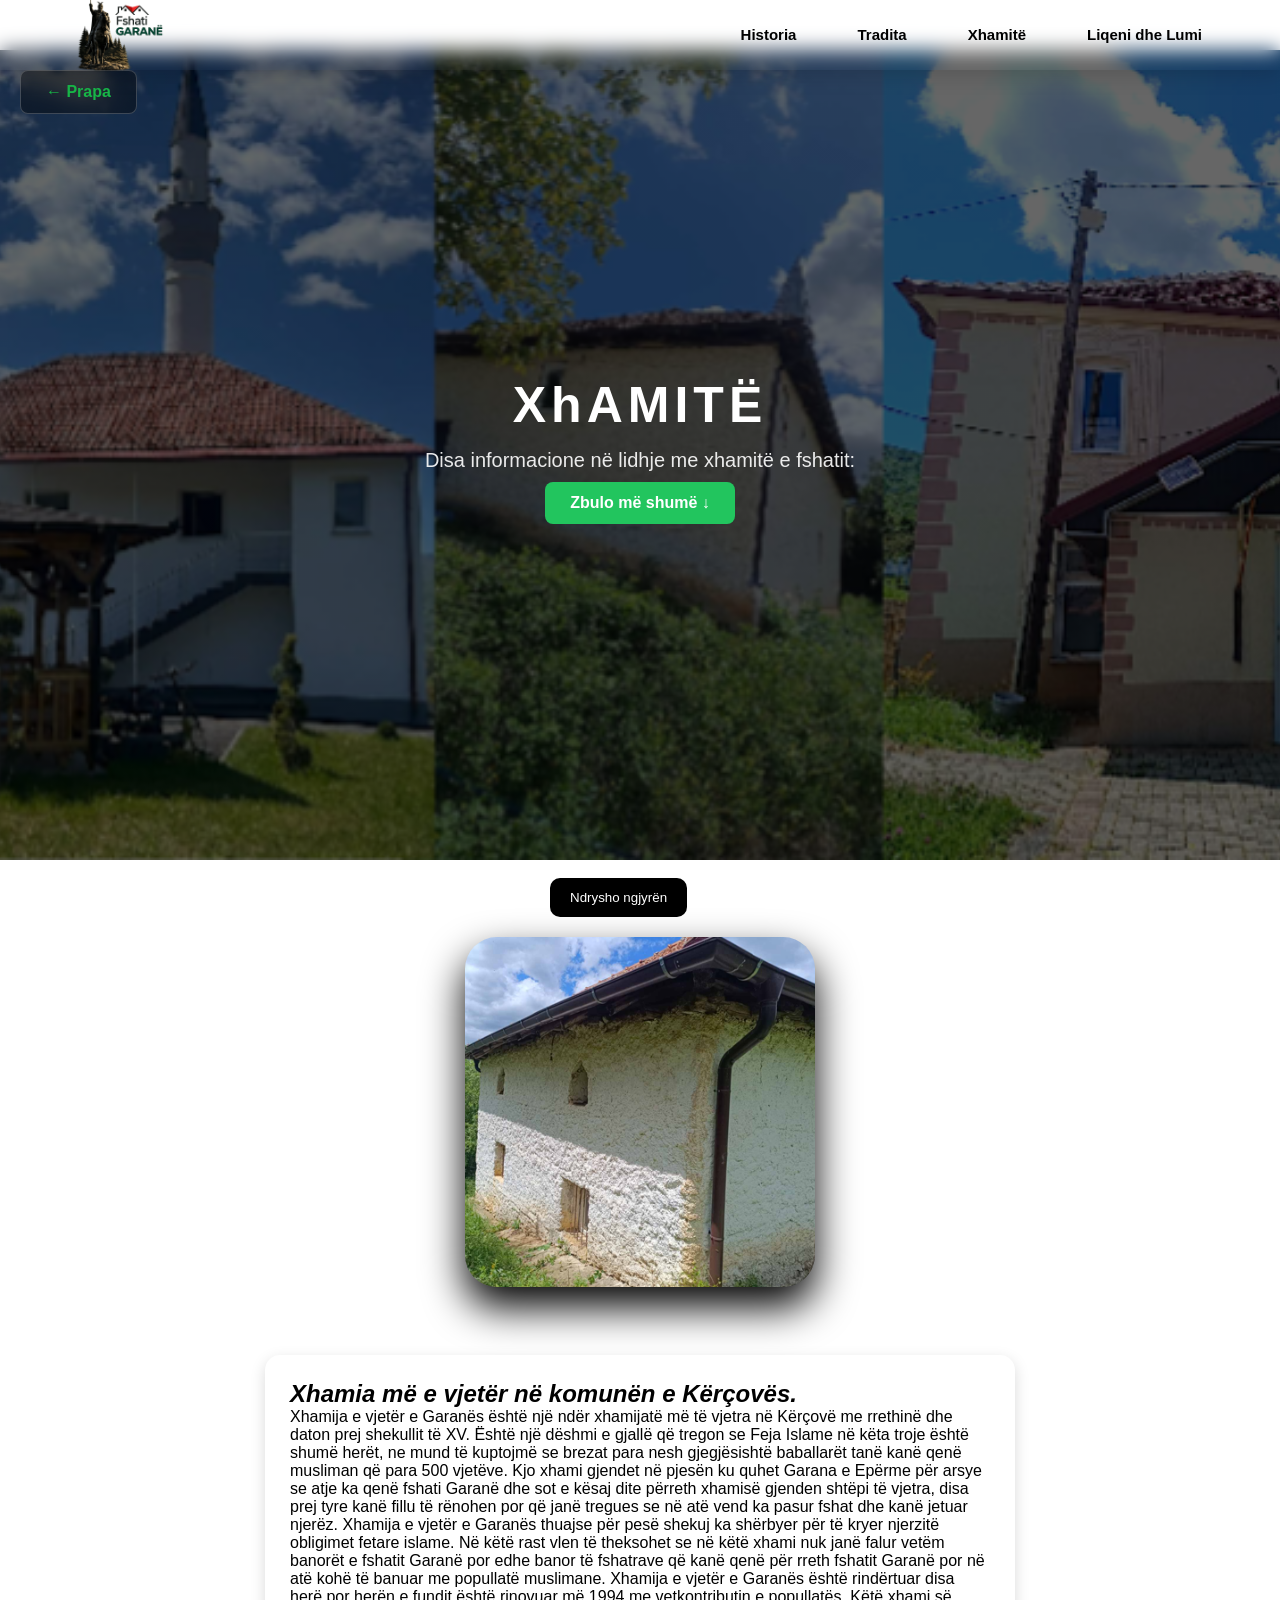
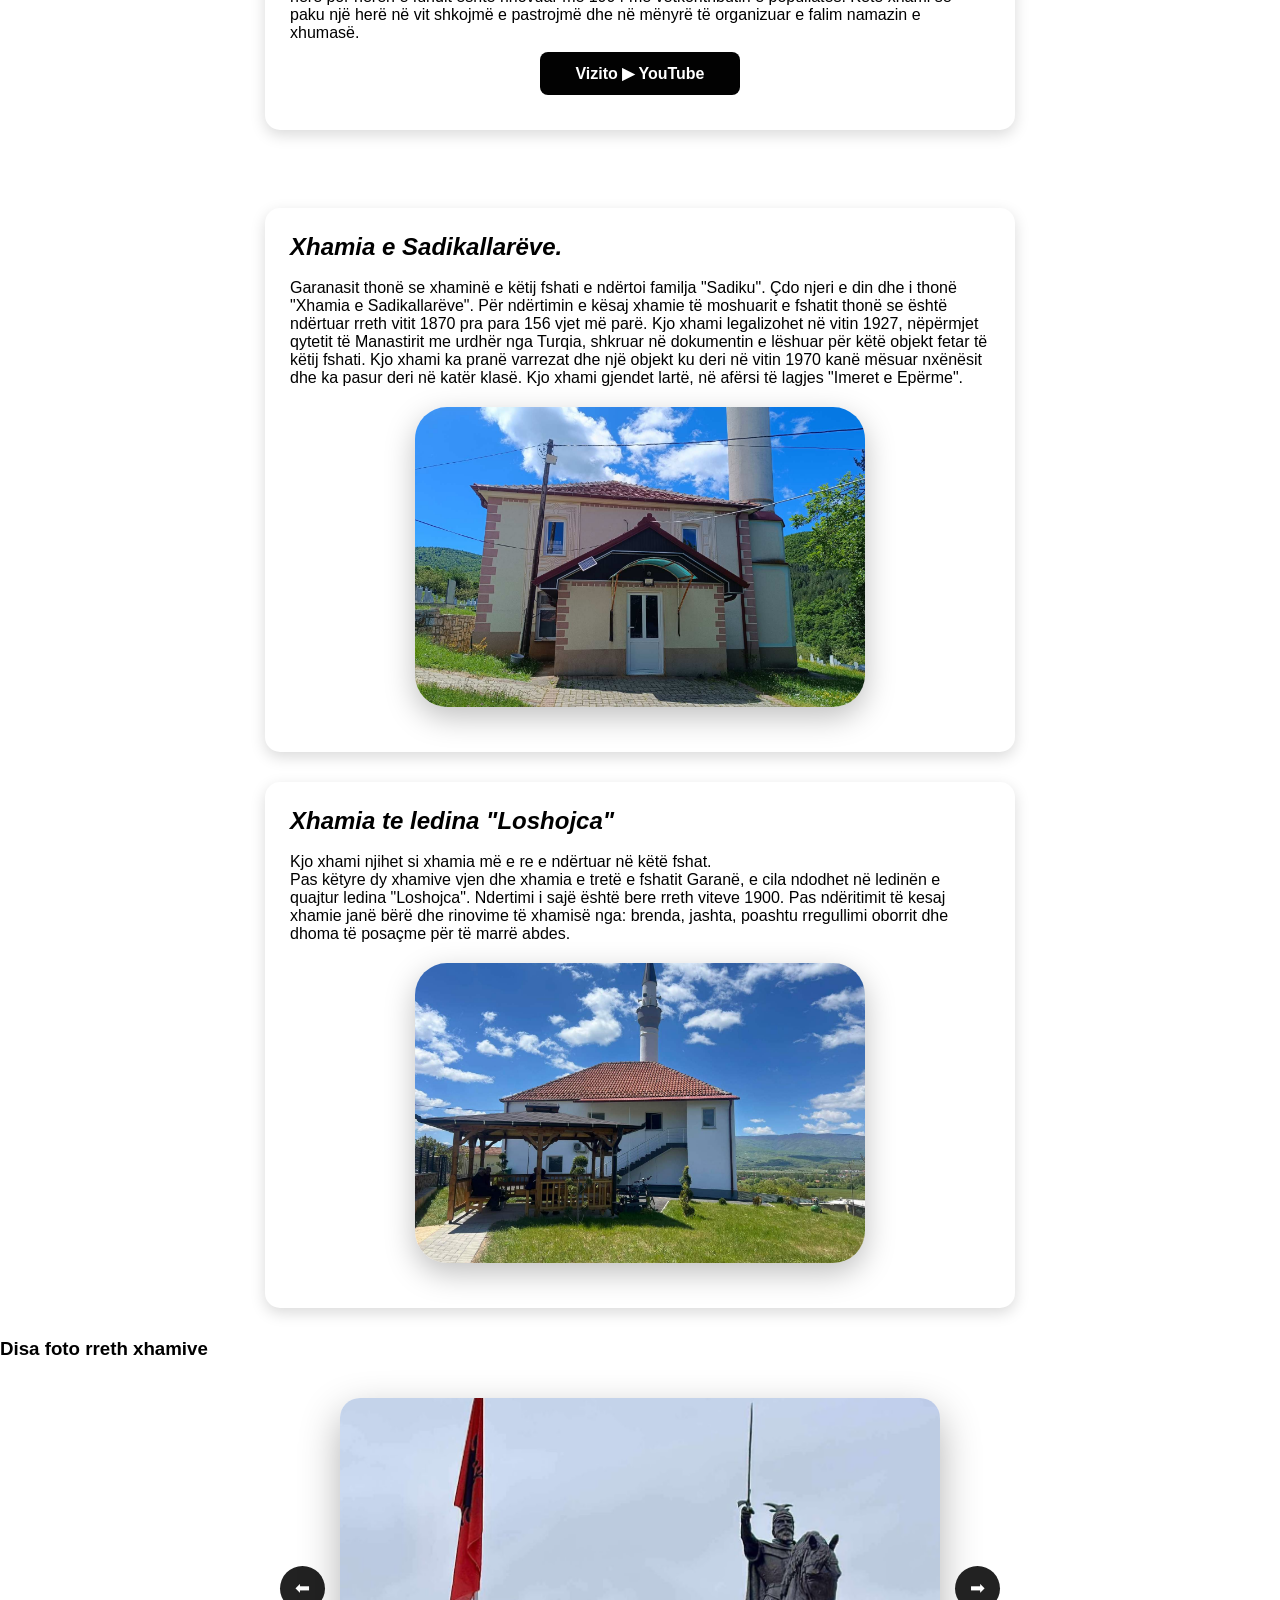
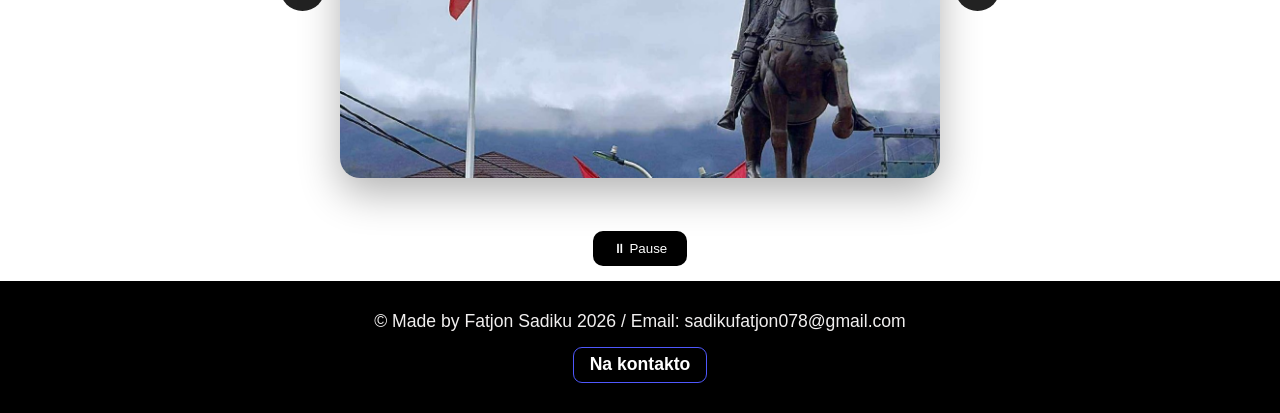
==== xhamit.html @ cf0e0214 "Initial commit" ====
<!DOCTYPE html>
<html lang="en">
<head>
    <meta charset="UTF-8">
    <meta name="viewport" content="width=device-width, initial-scale=1.0">
    <title>Xhamitë</title>
    <link rel="stylesheet" href="style.css">
</head>
<body>
     <!-- <div class="logo">Xhamitë</div> -->
    
 <header>
        <nav>
           <div class="logo">
                <img style="width: 120px;height: 120px; margin-top: -8px;" src="0d650375-0602-4ea1-99d9-07ef3db44a28.png">
            </div>

            <ul>
                <li><a href="historia.html">Historia</a></li>
                <li><a href="tradita.html">Tradita</a></li>
                <li><a href="xhamit.html">Xhamitë</a></li>
                 <li><a href="liqen.html">Liqeni dhe Lumi</a></li>
            </ul>
        </nav>
    </header>

    <a href="index.html" class="back-btn">
  ← Prapa
</a>


<section class="xhamiI">
    <div class="xhamiI-content">
        <h1 class="title">
            <span>Xh</span>A<span>M</span>I<span>T</span>Ë<span>
        </h1>
        <p class="subtitle">
            Disa informacione në lidhje me xhamitë e fshatit:
        </p>

        <a href="#xhamit" class="btn">Zbulo më shumë ↓</a>
       
</section>
<br>
            <button id="toggleBtn" onclick="toggleMode()">
     Ndrysho ngjyrën
</button>
     </div>
     <div class="xhamia-img"></div>

<br>
<!-- CARD 1 -->
<div id="xhamit" class="card">

  <h2><i>Xhamia më e vjetër në komunën e Kërçovës.</i></h2>

  <p>
    Xhamija e vjetër e Garanës është një ndër xhamijatë më të vjetra në Kërçovë me rrethinë dhe daton prej shekullit të XV. Është një dëshmi e gjallë që tregon se Feja Islame në këta troje është shumë herët, ne mund të kuptojmë se brezat para nesh gjegjësishtë baballarët tanë kanë qenë musliman që para 500 vjetëve. Kjo xhami gjendet në pjesën ku quhet Garana e Epërme për arsye se atje ka qenë fshati Garanë dhe sot e kësaj dite përreth xhamisë gjenden shtëpi të vjetra, disa prej tyre kanë fillu të rënohen por që janë tregues se në atë vend ka pasur fshat dhe kanë jetuar njerëz. Xhamija e vjetër e Garanës thuajse për pesë shekuj ka shërbyer për të kryer njerzitë obligimet fetare islame. Në këtë rast vlen të theksohet se në këtë xhami nuk janë falur vetëm banorët e fshatit Garanë por edhe banor të fshatrave që kanë qenë për rreth fshatit Garanë por në atë kohë të banuar me popullatë muslimane. Xhamija e vjetër e Garanës është rindërtuar disa herë por herën e fundit është rinovuar më 1994 me vetkontributin e popullatës. Këtë xhami së paku një herë në vit shkojmë e pastrojmë dhe në mënyrë të organizuar e falim namazin e xhumasë.
  </p>

  <a class="ndiq" href="https://youtu.be/JDRBP8WoCp0?si=qT-Y0CLUBoIhlaJ2" target="_blank">
    Vizito ▶ YouTube
  </a>

</div>

<br>

<!-- CARD 2 -->
 <!-- <div class="sadik-img" style="background-image:url('Screenshot 2026-06-11 213351.png')"></div> -->
<div id="sadik" class="card">

  <h2><i>Xhamia e Sadikallarëve.</i></h2>
  <br>
  <p>
    Garanasit thonë se xhaminë e këtij fshati e ndërtoi familja "Sadiku". Çdo njeri e din dhe i thonë "Xhamia e Sadikallarëve". Për ndërtimin e kësaj xhamie të moshuarit e fshatit thonë se është ndërtuar rreth vitit 1870 pra para 156 vjet më parë. Kjo xhami legalizohet në vitin 1927, nëpërmjet qytetit të Manastirit me urdhër nga Turqia, shkruar në dokumentin e lëshuar për këtë objekt fetar të këtij fshati. Kjo xhami ka pranë varrezat dhe një objekt ku deri në vitin 1970 kanë mësuar nxënësit dhe ka pasur deri në katër klasë. Kjo xhami gjendet lartë, në afërsi të lagjes "Imeret e Epërme".
     <img id="sadik-img" src="viber_image_2026-06-09_23-10-56-770.jpg">
  </p>
</div>
<div id="xham" class="card">

  <h2><i>Xhamia te ledina "Loshojca"</i></h2>
<br>
  <p>
    Kjo xhami njihet si xhamia më e re e ndërtuar në këtë fshat.
    <br>
   Pas këtyre dy xhamive vjen dhe xhamia e tretë e fshatit Garanë, e cila ndodhet në ledinën e quajtur ledina "Loshojca".
   Ndertimi i sajë është bere rreth viteve 1900.
   Pas ndëritimit të kesaj xhamie janë bërë dhe rinovime të xhamisë nga: brenda, jashta, poashtu rregullimi oborrit dhe dhoma të posaçme për të marrë abdes.
     <img id="xham-img" src="viber_image_2026-06-09_23-12-12-430.jpg">
  </p>
</div>
   <div id="disa"><h3>Disa foto rreth xhamive</h3></div>
    <br>
      <div class="slide1show">
  <button class="galeri1" id="prev1">⬅</button>

  <img id="slide1Img" src="viber_image_2026-06-08_20-43-51-583.jpg">

  <button class="galeri1" id="next1">➡</button>
</div>

<br>

<button id="play1">⏸ Pause</button>
</a>

    </div>
          
    <footer>&copy; Made by Fatjon Sadiku 2026 / Email: sadikufatjon078@gmail.com 
        <br> 
        <div id="kontakt">
        <a href="https://mail.google.com/mail/?view=cm&to=sadikufatjon078@gmail.com">
            Na kontakto
        </a>
        </div>
        

    </footer>
   

  

</div>
<button id="topBtn">⬆</button>
 <script>
    const btn = document.getElementById("toggleBtn")

document.body.classList.add("light");

btn.addEventListener("click", function () {
  document.body.classList.toggle("green");
  document.body.classList.toggle("light");
});
window.addEventListener("load", function () {
  document.getElementById("card").classList.add("show");
});

let btn1 = document.getElementById("topBtn");

window.onscroll = function(){

    if(window.scrollY > 300){
        btn1.style.display = "block";
    }else{
        btn1.style.display = "none";
    }

};

btn1.onclick = function(){

    window.scrollTo({
        top: 0,
        behavior: "smooth"
    });

};

let images = ["viber_image_2026-06-12_19-31-12-295.jpg","viber_image_2026-06-12_19-31-12-367.jpg","viber_image_2026-06-12_19-31-12-411.jpg","viber_image_2026-06-12_19-31-12-476.jpg","viber_image_2026-06-12_19-31-12-495.jpg","viber_image_2026-06-12_19-31-13-304.jpg",
"viber_image_2026-06-12_19-31-13-662.jpg","17235.jpg","viber_image_2026-06-12_19-31-13-737.jpg","viber_image_2026-06-12_19-31-13-776.jpg","viber_image_2026-06-09_23-17-10-020.jpg"];

let index = 0;
let interval = null;
let running = true;

let img = document.getElementById("slide1Img");

function showImage() {
  img.style.opacity = 0;

  setTimeout(() => {
    img.src = images[index];
    img.style.opacity = 1;
  }, 300);
}

function nextImage() {
  index++;
  if (index >= images.length) index = 0;
  showImage();
}

function prevImage() {
  index--;
  if (index < 0) index = images.length - 1;
  showImage();
}

function startAuto() {
  interval = setInterval(nextImage, 3000);
}

function stopAuto() {
  clearInterval(interval);
}

document.getElementById("next1").onclick = nextImage;
document.getElementById("prev1").onclick = prevImage;

document.getElementById("play1").onclick = function () {
  if (running) {
    stopAuto();
    this.textContent = "▶ Play";
  } else {
    startAuto();
    this.textContent = "⏸ Pause";
  }
  running = !running;
};

startAuto();


</script>
</body>
</html>
---- style.css ----
/* ==========================================================================
   1. RESET & BAZA (Elementet Globale)
   ========================================================================== */
* {
    margin: 0;
    padding: 0;
    box-sizing: border-box;
}

html {
    scroll-behavior: smooth;
}

body {
    background-color: rgb(245, 246, 246);
    font-family: Arial, Helvetica, sans-serif;
    color: #333;
    transition: background-color 0.3s, color 0.3s;
    overflow-x: hidden;
    /* Parandalon lëvizjen horizontale të padëshiruar */
}

/* --- TEMAT E NGJYRAVE (Light, Green, Dark) --- */
body.light {
    background-color: rgb(255, 255, 255);
    color: black;
}

body.green {
    background-color: #ebfff9;
    color: rgb(0, 0, 0);
}

body.dark {
    background-color: rgb(203, 203, 203);
    color: rgb(171, 27, 27);
}

body.dark #toggleBtn {
    background-color: #111;
    color: rgb(171, 27, 27);
}

/* ==========================================================================
   2. NAVIGACIONI & HEADER
   ========================================================================== */
header {
    height: 50px;
}

nav {
    display: flex;
    justify-content: space-between;
    align-items: center;
    padding: 25px 60px;
    position: sticky;
    top: 0;
    z-index: 1000;
    width: 100%;
    height: 70px;
    backdrop-filter: blur(10px);
    box-shadow: 0 5px 20px rgba(0, 0, 0, 0.15);
}

.foto {
    width: 100%;
    max-width: 1250px;
    /* Kjo e ndalon foton të bëhet jashtë mase e madhe */
    margin: 30px auto;
    padding: 0 15px;
}

.foto img {
    width: 100%;
    height: 450px;
    object-fit: cover;
    border-radius: 15px;
    box-shadow: 0 8px 25px rgba(0, 0, 0, 0.15);
    display: block;
}

nav ul {
    display: flex;
    gap: 25px;
    list-style: none;
    padding: 0;
}

nav ul li a {
    text-decoration: none;
    color: black;
    font-family: Arial, sans-serif;
    font-weight: bold;
    font-size: 15px;
    padding: 10px 18px;
    border-radius: 8px;
    transition: 0.3s;
}

nav ul li a:hover {
    background: #2e8b57;
    color: white;
    transform: translateY(-3px);
}

#vit {
    margin-top: 0px;
    /* Rregulluar nga vlerat negative */
    margin-left: 0px;
}

.toggleMode {
    background: linear-gradient(135deg, rgb(197, 110, 110), rgb(73, 73, 73));
    color: white;
    width: auto;
    /* Ndryshuar nga 300px që të mos shtrembërojë menunë */
    padding: 10px 20px;
    border-radius: 8px;
    border: none;
    cursor: pointer;
}

.toggleMode:hover {
    color: black;
}

#toggleBtn {
    padding: 12px 20px;
    border: none;
    border-radius: 10px;
    background-color: black;
    color: white;
    cursor: pointer;
    transition: 0.3s;
    display: inline-block;
    margin-left: 550px;
}

#toggleBtn:hover {
    background-color: #3aa76d;
    transform: translateY(-3px);
}

/* ==========================================================================
   3. SEKSIONET HERO (Fotot e Mëdha të Sfondit)
   ========================================================================== */
.logoo,
.logooo,
.traditaa,
.traditaaa,
.historiI,
.xhamiI {
    height: 90vh;
    display: flex;
    justify-content: center;
    align-items: center;
    text-align: center;
    background-size: cover;
    background-position: center;
    background-repeat: no-repeat;
    color: white;
    width: 100%;
}

.logoo {
    background-image: linear-gradient(rgba(0, 0, 0, 0.6), rgba(0, 0, 0, 0.6)), url("Screenshot 2026-06-08 213745.png");
}

.logooo {
    background-image: linear-gradient(rgba(0, 0, 0, 0.6), rgba(0, 0, 0, 0.6)), url("Screenshot 2026-06-09 235123.png");
}

.traditaa {
    background-image: linear-gradient(rgba(0, 0, 0, 0.6), rgba(0, 0, 0, 0.6)), url("viber_image_2026-06-08_21-36-22-770.jpg");
}

.traditaaa {
    background-image: linear-gradient(rgba(0, 0, 0, 0.6), rgba(0, 0, 0, 0.6)), url("viber_image_2026-06-08_20-43-51-553.jpg");
}

.historiI {
    background-image: linear-gradient(rgba(0, 0, 0, 0.6), rgba(0, 0, 0, 0.6)), url("viber_image_2026-06-08_20-43-51-553.jpg");
}

.xhamiI {
    background-image: linear-gradient(rgba(0, 0, 0, 0.6), rgba(0, 0, 0, 0.6)), url("Screenshot 2026-06-09 235022.png");
}

.liqen {
    height: 90vh;
    display: flex;
    justify-content: center;
    align-items: center;
    text-align: center;
    background: linear-gradient(rgba(0, 0, 0, 0.6), rgba(0, 0, 0, 0.6)), url("518275424_10232749045527590_3419606797824712090_n (1).jpg") center/cover no-repeat;
    color: white;
}

.logoo-content,
.logooo-content,
.traditaa-content,
.traditaaa-content,
.historiI-content,
.xhamite-content,
.liqen-content,
.historia-content {
    animation: fadeIn 1.5s ease;
}

/* ==========================================================================
   4. STRUKTURA E KUTIVE & KARTAVE (LAYOUT)
   ========================================================================== */
.cards {
    display: grid;
    grid-template-columns: repeat(auto-fit, minmax(280px, 1fr));
    gap: 25px;
    padding: 40px;
    max-width: 1200px;
    margin: 0 auto;
}

.card {
    background: white;
    padding: 25px;
    border-radius: 15px;
    box-shadow: 5px 4px 2px rgb(0, 0, 0);
    transition: 0.3s;
    width: 100%;
    /* Ndryshuar që të përshtatet brenda gridit */
    animation: slideIn 1s ease;
}

.card:hover {
    transform: scale(1.03);
}

.card img {
    width: 100%;
    height: 300px;
    display: block;
    border-radius: 10px;
    margin-bottom: 15px;
    object-fit: cover;
}

.card h3 {
    margin-bottom: 15px;
    color: green;
}

/* --- KUTITË INDIVIDUALE ME "ID" (Të rreshtuara pa margjina negative) --- */
#xhamit,
#boks,
#boksi,
#histor,
#sadik,
#xham,
#peshk,
#lumi,
#gjuetia,
#shpi,
#cardss,
#monu,
#cardc,
#ushqimi {
    background: white;
    padding: 25px;
    border-radius: 15px;
    box-shadow: 0 5px 15px rgba(0, 0, 0, 0.15);
    width: 90%;
    max-width: 750px;
    margin: 30px auto;
    /* Kjo i qendron në mes automatikisht */
    font-family: Arial, Helvetica, sans-serif;
    color: #000000;
}

/* Heqja e rregullimeve të vjetra që përziheshin me njëra-tjetrën */
#xhamit {
    height: auto;
}

#boks {
    height: auto;
}

#shpi {
    height: auto;
}

#histor {
    height: auto;
}

#sadik {
    height: auto;
}

#xham {
    height: auto;
}

#peshk {
    height: auto;
}

#lumi {
    height: auto;
}

#gjuetia {
    height: auto;
}

#cardss {
    height: auto;
}

#cardc {
    height: auto;
}

#ushqimi {
    height: auto;
}

#boksi {
    background: linear-gradient(135deg, #433c3c, #f0f0f0);
    box-shadow: 5px 4px 2px rgb(0, 0, 0);
    height: auto;
}

#boksi:hover {
    transform: translateY(-5px);
    box-shadow: 0 15px 35px rgba(0, 0, 0, 0.25);
}

/* --- IMAZHET E LIDHURA ME KUTITË --- */
#shkolla-img,
#boksi-img,
#hunt-img,
#sadik img,
#xham img,
#peshk-img,
#lum-img,
#liq-img,
#ushqim,
#ushqim-img,
#shp,
#tradita-img,
#mon {
    display: block;
    max-width: 100%;
    width: 450px;
    height: 300px;
    object-fit: cover;
    border-radius: 32px;
    box-shadow: 0 10px 30px rgba(0, 0, 0, 0.25);
    margin: 20px auto;
    /* I mban të ndara dhe të pastra */
}

#shkolla {
    font-family: 'Segoe UI', Tahoma, Geneva, Verdana, sans-serif;
    max-width: 600px;
    height: auto;
    margin: 20px auto;
    box-shadow: 0 2px 5px rgb(84, 84, 84);
}

#fotoHistoria {
    width: 100%;
    height: 200px;
    object-fit: cover;
    border-radius: 12px;
    transition: 0.3s ease;
}

#fotoHistoria:hover {
    transform: scale(1.05);
}

#traditaf,
#historiaa {
    width: 250px;
    height: 350px;
    object-fit: cover;
    border-radius: 12px;
    box-shadow: 4px 3px 4px black;
    display: block;
    margin: 20px auto;
}

.xhamia-img {
    width: 350px;
    height: 350px;
    background: white url("Screenshot 2026-06-11 100325.png") center/cover;
    border-radius: 32px;
    box-shadow: 0 20px 40px black;
    margin: 20px auto;
}

/* ==========================================================================
   5. ELEMENTET SHTESË, BUTONAT & TEKSTET
   ========================================================================== */
.scroll-indicator {
    position: absolute;
    bottom: 5px;
    left: 48%;
    transform: translateX(-50%);
    cursor: pointer;
    width: 45px;
    height: 45px;
    background: rgba(222, 218, 218, 0.15);
    backdrop-filter: blur(10px);
    border: 2px solid rgba(255, 255, 255, 0.3);
    border-radius: 50%;
    display: flex;
    align-items: center;
    justify-content: center;
    color: white;
    font-size: 28px;
    transition: all 0.3s ease;
    animation: bounce 2s infinite;
}

.scroll-indicator:hover {
    transform: translateX(-50%) scale(1.15);
    background: rgba(19, 248, 126, 0.25);
    box-shadow: 0 0 20px rgba(255, 255, 255, 0.4);
}

.btn,
#googleMapsBtn,
.ndiq,
.ndi,
#vizit,
.back-btn {
    display: inline-block;
    padding: 12px 25px;
    background: #22c55e;
    color: white;
    text-decoration: none;
    font-weight: bold;
    border-radius: 8px;
    transition: 0.3s;
    border: none;
    cursor: pointer;
    margin: 10px auto;
    text-align: center;
}

.btn:hover,
#googleMapsBtn:hover,
#vizit:hover {
    transform: scale(1.05);
    background: #1e9e4f;
}

.ndiq,
.ndi {
    background-color: #020202;
    color: #ffffff;
    display: block;
    max-width: 200px;
    text-align: center;
}

.ndiq:hover,
.ndi:hover {
    background: #2e8b57;
}

#kontakt {
    position: relative;
    padding: 0.4rem 1rem;
    font-size: 1.1rem;
    font-weight: 900;
    color: white;
    background: none;
    border: 1.7px solid #4f58fd;
    border-radius: 9px;
    cursor: pointer;
    overflow: hidden;
    display: inline-block;
    transition: 0.3s ease;
}

#kontakt a {
    color: white;
    text-decoration: none;
}

#kontakt:hover {
    background: #646cff;
    transform: translateY(-2px);
    box-shadow: 0 4px 12px rgba(100, 108, 255, 0.3);
    border: 2px solid rgb(91, 91, 248);
}

.back-btn {
    position: fixed;
    top: 60px;
    left: 20px;
    background: rgba(0, 0, 0, 0.4);
    color: rgb(24, 183, 72);
    border: 1px solid rgba(255, 255, 255, 0.2);
    backdrop-filter: blur(10px);
    z-index: 999;
}

.back-btn:hover {
    transform: translateX(-5px);
    background: rgba(24, 183, 72, 0.2);
}

/* --- TITUJT DHE TEKSTET --- */
.title {
    font-size: 50px;
    letter-spacing: 5px;
    margin: 0;
}

.title span {
    display: inline-block;
    animation: bounce 1.5s infinite alternate;
}

.title span:nth-child(odd) {
    animation-delay: 0.2s;
}

.subtitle {
    font-size: 20px;
    margin-top: 15px;
    opacity: 0.9;
}

.section-title {
    text-align: center;
    margin: 30px 0;
    font-family: 'Segoe UI', Tahoma, Geneva, Verdana, sans-serif;
}

.texti {
    font-family: 'Times New Roman', Times, serif;
    font-size: 18px;
    line-height: 1.6;
}

.lokacioni {
    text-align: center;
    font-family: Cambria, Georgia, serif;
    padding: 20px;
}

.stat {
    text-align: center;
    margin: 20px auto;
    font-family: Impact, sans-serif;
}

.stats {
    display: flex;
    justify-content: center;
    gap: 40px;
    flex-wrap: wrap;
}

.mire {
    display: flex;
    flex-direction: column;
    align-items: center;
    text-align: center;
    padding: 50px;
    color: rgb(8, 8, 8);
    text-shadow: 0.3px 0.2px 0.2px #513333;
}

.mire h1 {
    font-size: 35px;
    text-shadow: 2px 2px 10px black;
    animation: hyrje 2s ease;
    margin-top: 50px;
}

/* ==========================================================================
   6. FX, POPUPS, SLIDESHOWS DHE WAVES
   ========================================================================== */
#historiI,
#xhamiI {
    position: fixed;
    top: 0;
    left: 0;
    width: 250px;
    height: 200px;
    background: #111;
    color: white;
    padding: 15px 25px;
    border-radius: 12px;
    box-shadow: 0 10px 25px rgba(0, 0, 0, 0.3);
    z-index: 9999;
    transform: translate(-150%, -150%);
}

#historiI.show,
#xhamiI.show {
    animation: hyrja 0.8s ease forwards;
}

.slideshow,
.slideshow2,
#slideshow1 {
    width: 100%;
    max-width: 400px;
    margin: 30px auto;
    text-align: center;
}

.slideshow img,
.slideshow2 img {
    width: 100%;
    height: 400px;
    object-fit: cover;
    border-radius: 15px;
    box-shadow: 0 10px 25px rgba(0, 0, 0, 0.3);
}

.slide1show {
    display: flex;
    align-items: center;
    justify-content: center;
    gap: 15px;
    margin: 20px auto;
}

#slide1Img {
    width: 100%;
    max-width: 600px;
    height: 380px;
    border-radius: 20px;
    box-shadow: 0 15px 40px rgba(0, 0, 0, 0.3);
    object-fit: cover;
}

.galeri1 {
    width: 45px;
    height: 45px;
    border-radius: 50%;
    border: none;
    background: #222;
    color: white;
    font-size: 18px;
    cursor: pointer;
    transition: 0.3s;
}

.galeri1:hover {
    background: #33aa3f;
    transform: scale(1.1);
}

#play,
#play1 {
    display: block;
    margin: 15px auto;
    padding: 10px 20px;
    border: none;
    background: black;
    color: white;
    cursor: pointer;
    border-radius: 10px;
    transition: 0.3s;
}

#data {
    display: block;
    max-width: 200px;
    margin: 20px auto;
    padding: 12px 20px;
    background: white;
    color: #2e8b57;
    text-align: center;
    font-weight: bold;
    border-radius: 12px;
    box-shadow: 0 5px 15px rgba(0, 0, 0, 0.15);
}

.histori-text span {
    display: inline-block;
    animation: wave 2s ease-in-out infinite;
    font-size: 20px;
}

.histori-text span:nth-child(1) {
    animation-delay: 0s;
}

.histori-text span:nth-child(2) {
    animation-delay: 0.2s;
}

.histori-text span:nth-child(3) {
    animation-delay: 0.4s;
}

.histori-text span:nth-child(4) {
    animation-delay: 0.6s;
}

iframe {
    display: block;
    width: 100%;
    max-width: 600px;
    height: 300px;
    margin: 20px auto;
    border: 0;
    border-radius: 15px;
}

/* ==========================================================================
   7. ANIMACIONET (@KEYFRAMES)
   ========================================================================== */
@keyframes bounce {

    0%,
    20%,
    50%,
    80%,
    100% {
        transform: translateY(0);
    }

    40% {
        transform: translateY(-10px);
    }

    60% {
        transform: translateY(-5px);
    }
}

@keyframes slideIn {
    from {
        opacity: 0;
        transform: translateY(50px);
    }

    to {
        opacity: 1;
        transform: translateY(0);
    }
}

@keyframes fadeIn {
    from {
        opacity: 0;
        transform: translateY(20px);
    }

    to {
        opacity: 1;
        transform: translateY(0);
    }
}

@keyframes wave {

    0%,
    100% {
        transform: translateY(0);
    }

    50% {
        transform: translateY(-7px);
    }
}

@keyframes hyrje {
    from {
        opacity: 0;
        transform: scale(0.5);
    }

    to {
        opacity: 1;
        transform: scale(1);
    }
}

@keyframes hyrja {
    0% {
        transform: translate(-150%, -150%);
        opacity: 0;
    }

    100% {
        transform: translate(20px, 100px);
        opacity: 1;
    }
}

/* ==========================================================================
   8. FOOTER
   ========================================================================== */
footer {
    display: flex;
    flex-direction: column;
    justify-content: center;
    align-items: center;
    padding: 30px;
    background: rgb(0, 0, 0);
    color: rgb(241, 239, 239);
    font-size: 1.1rem;
    gap: 15px;
    width: 100%;
}


/* ==========================================================================
   9. RESPONSIVE DESIGN (MEDIA QUERIES)
   ========================================================================== */
@media (max-width: 768px) {
    /* Allow header and nav to expand their height naturally */
    header {
        height: auto;
    }

    nav {
        flex-direction: column;
        height: auto;
        padding: 15px 20px;
        gap: 15px;
        position: relative; /* Prevents sticky overlapping issues on tiny screens */
    }

    /* Stack or wrap the navigation items nicely */
    nav ul {
        flex-direction: row;
        flex-wrap: wrap;
        justify-content: center;
        gap: 10px;
        width: 100%;
    }

    nav ul li a {
        padding: 8px 12px;
        font-size: 14px;
        display: inline-block;
    }

    /* Fix layout issues with specific buttons on mobile */
    #toggleBtn {
        margin-left: 0 !important; /* Overrides the massive 550px margin */
        width: 100%;
        text-align: center;
    }

    /* Make large images fit smaller viewports properly */
    .foto img {
        height: 250px;
    }

    .xhamia-img,
    #shkolla-img,
    #boksi-img,
    #hunt-img,
    #sadik img,
    #xham img,
    #peshk-img,
    #lum-img,
    #liq-img,
    #ushqim-img {
        width: 100%;
        height: auto;
    }
}
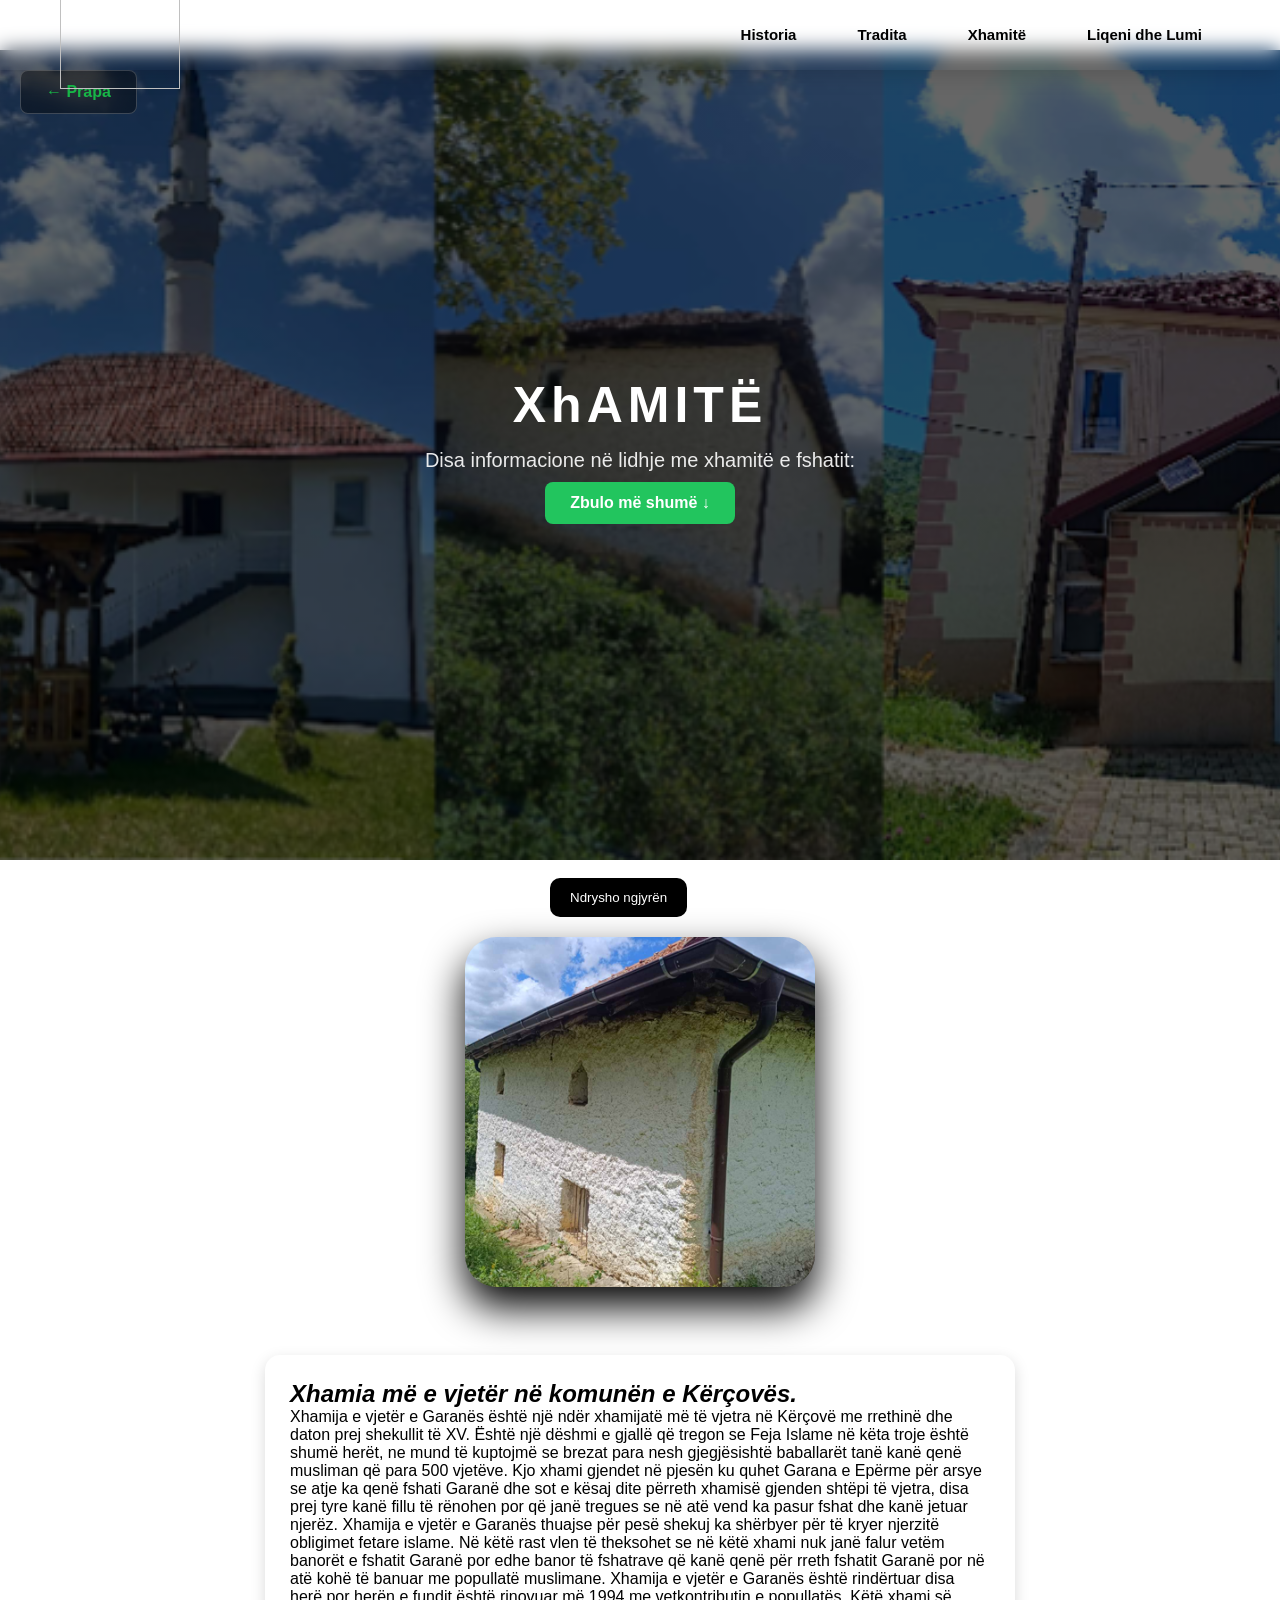
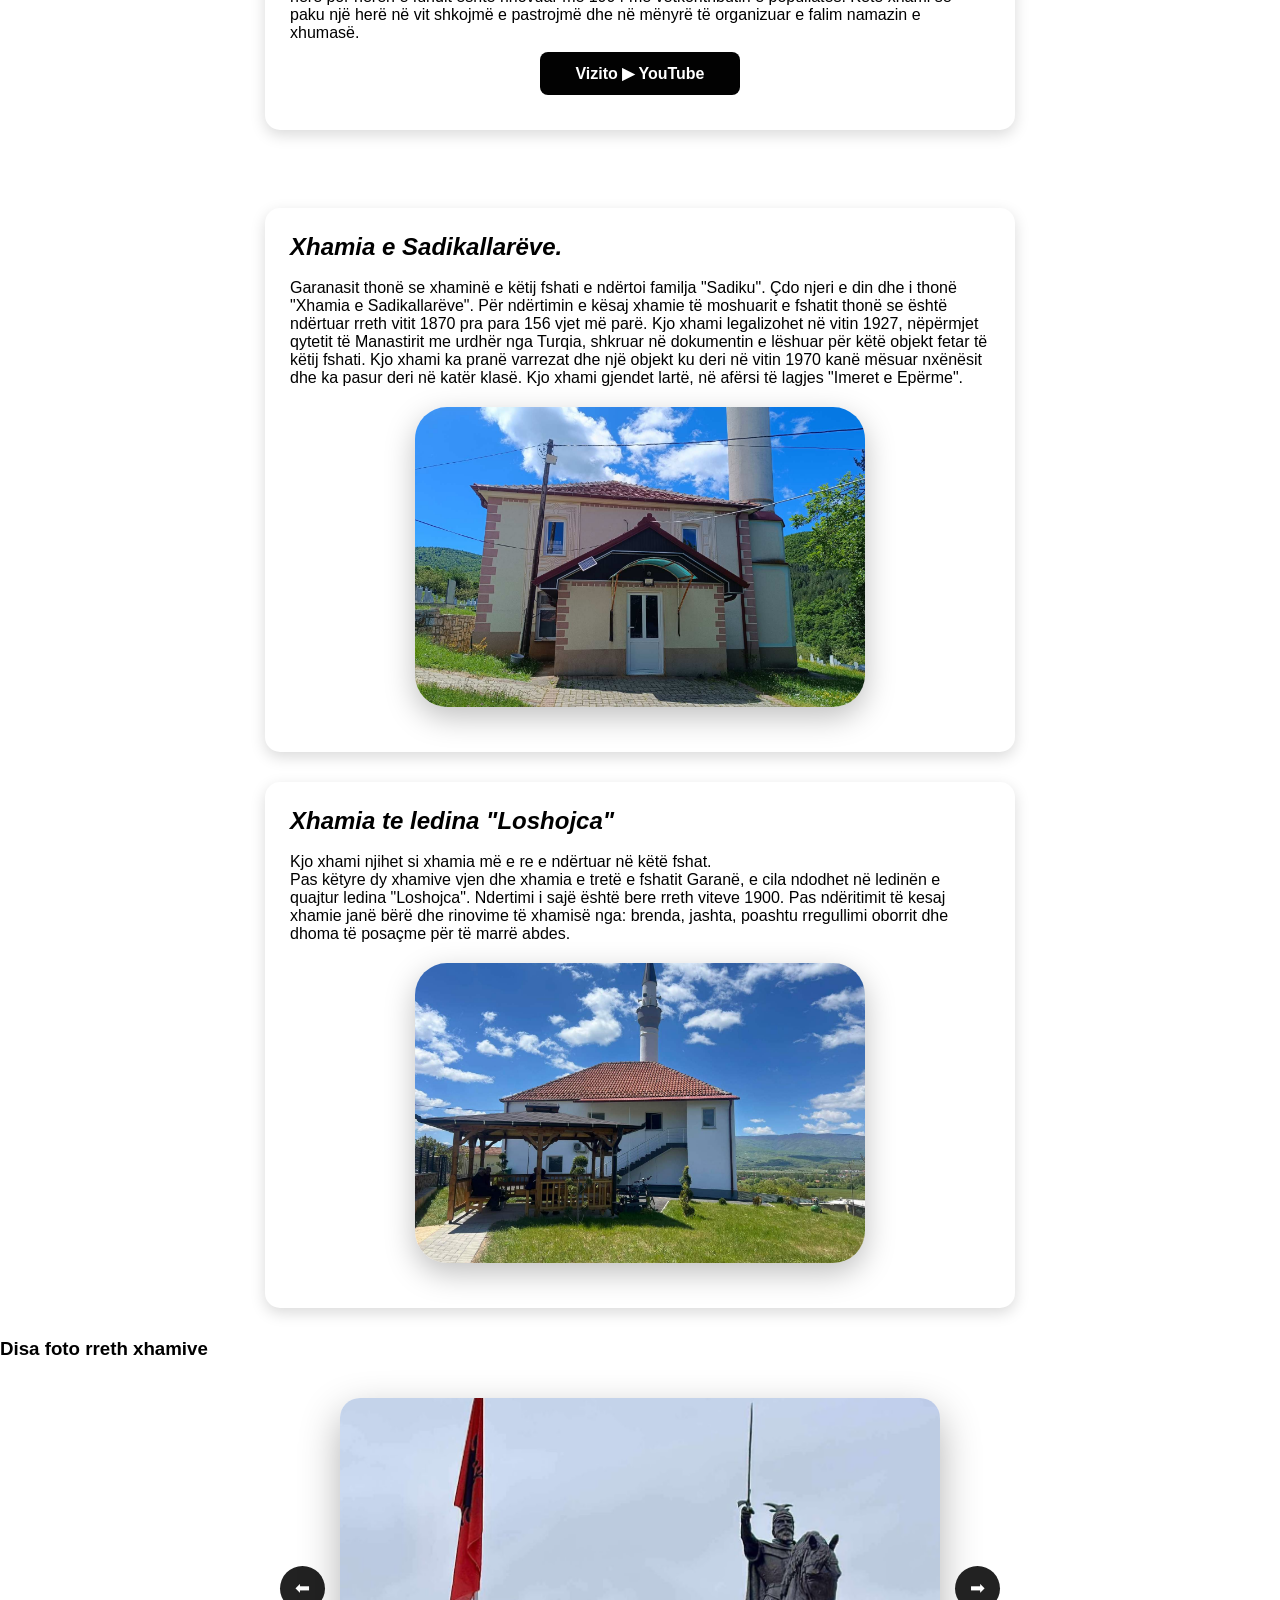
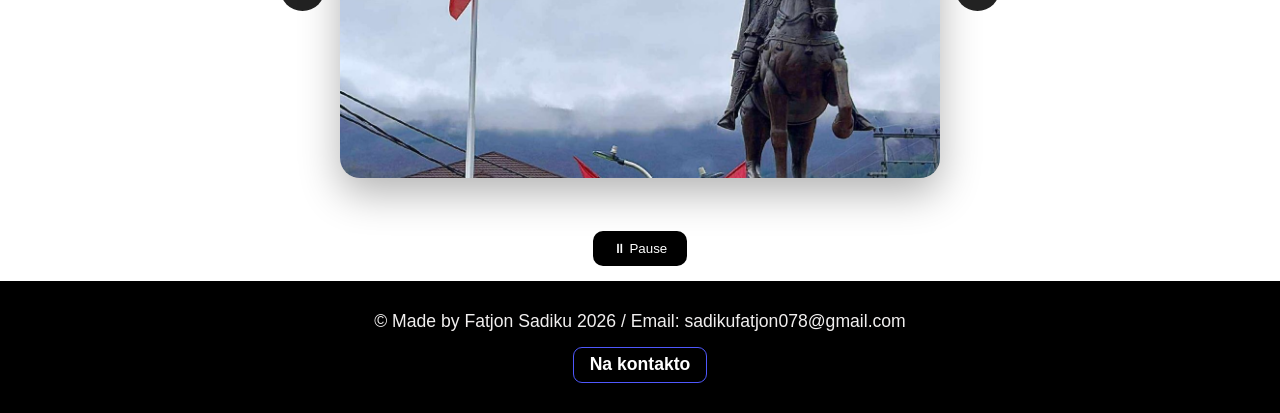
==== commit c4c5df55: "Update logo image source in xhamit.html" ====
--- a/xhamit.html
+++ b/xhamit.html
@@ -12,7 +12,7 @@
  <header>
         <nav>
            <div class="logo">
-                <img style="width: 120px;height: 120px; margin-top: -8px;" src="0d650375-0602-4ea1-99d9-07ef3db44a28.png">
+                <img style="width: 120px;height: 120px; margin-top: -8px;" src="viber_image_2026-06-09_23-12-12-430">
             </div>
 
             <ul>
@@ -214,4 +214,4 @@
 
 </script>
 </body>
-</html>+</html>
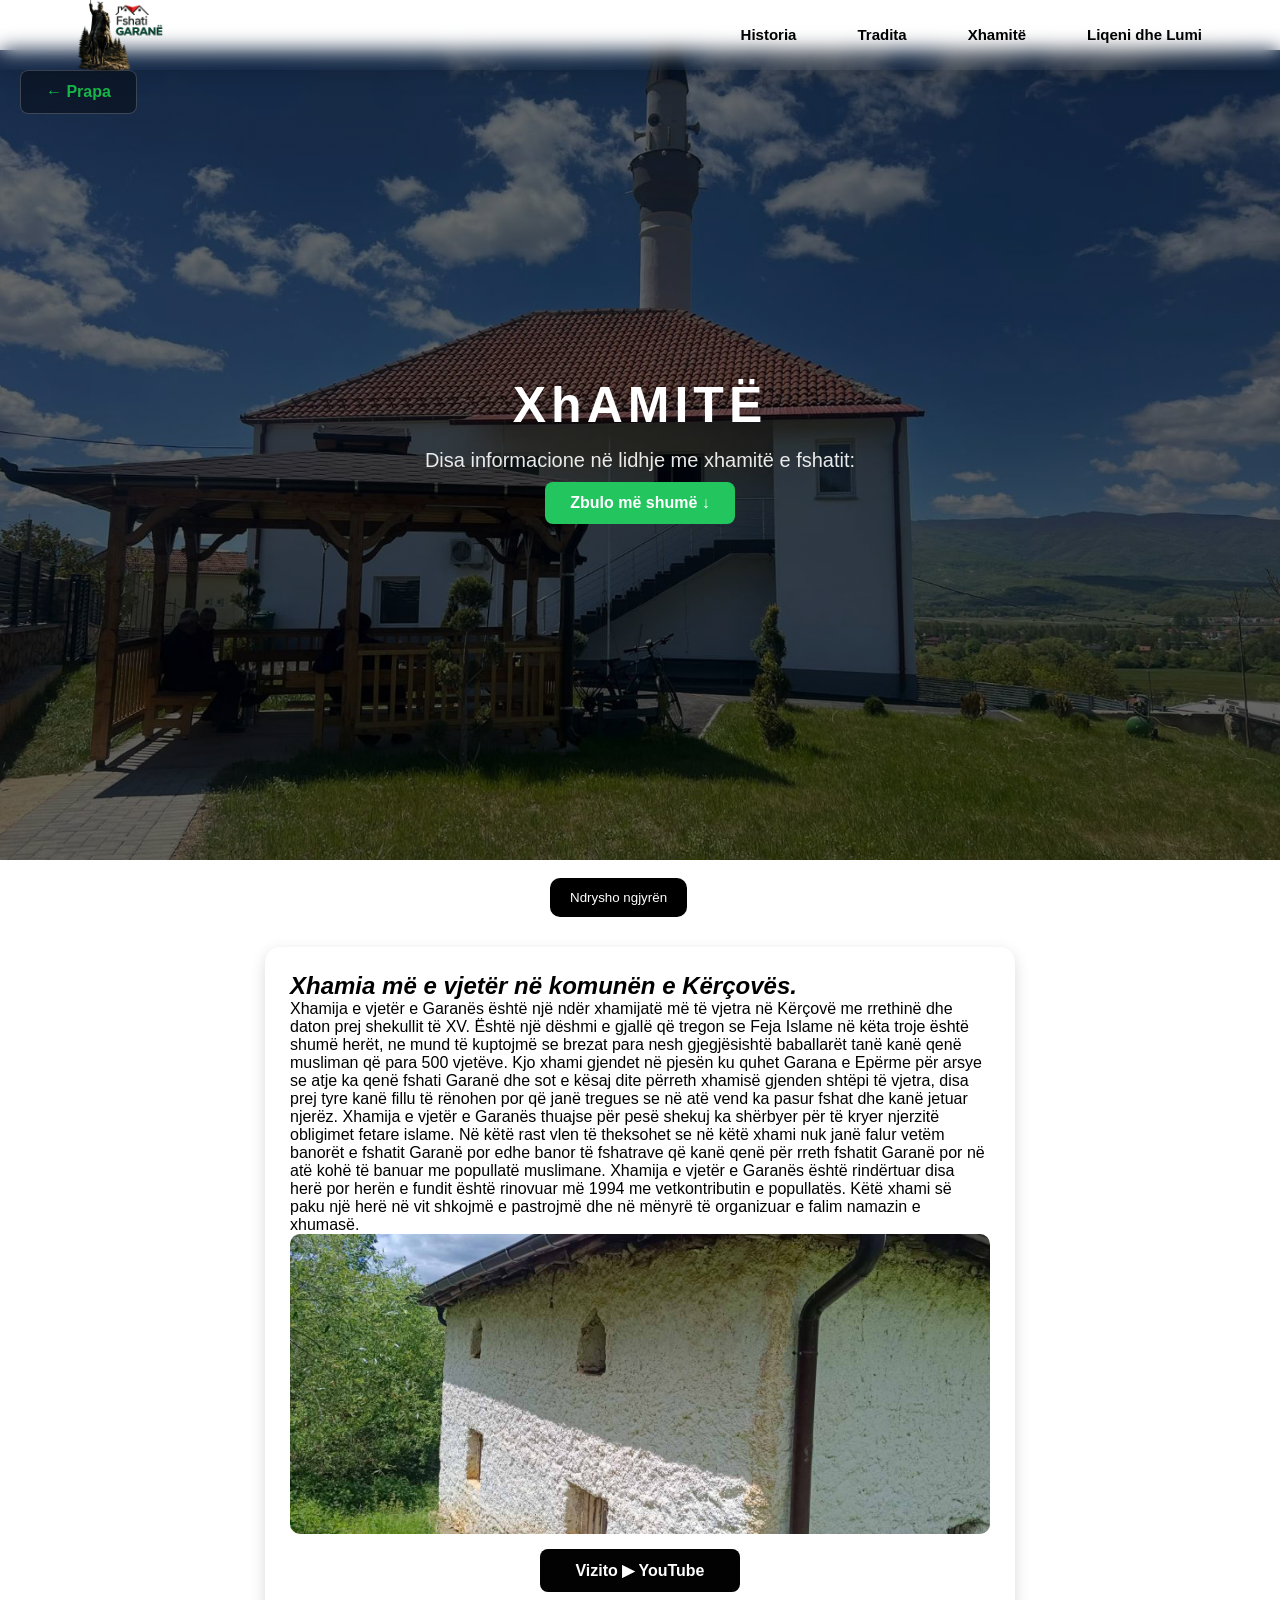
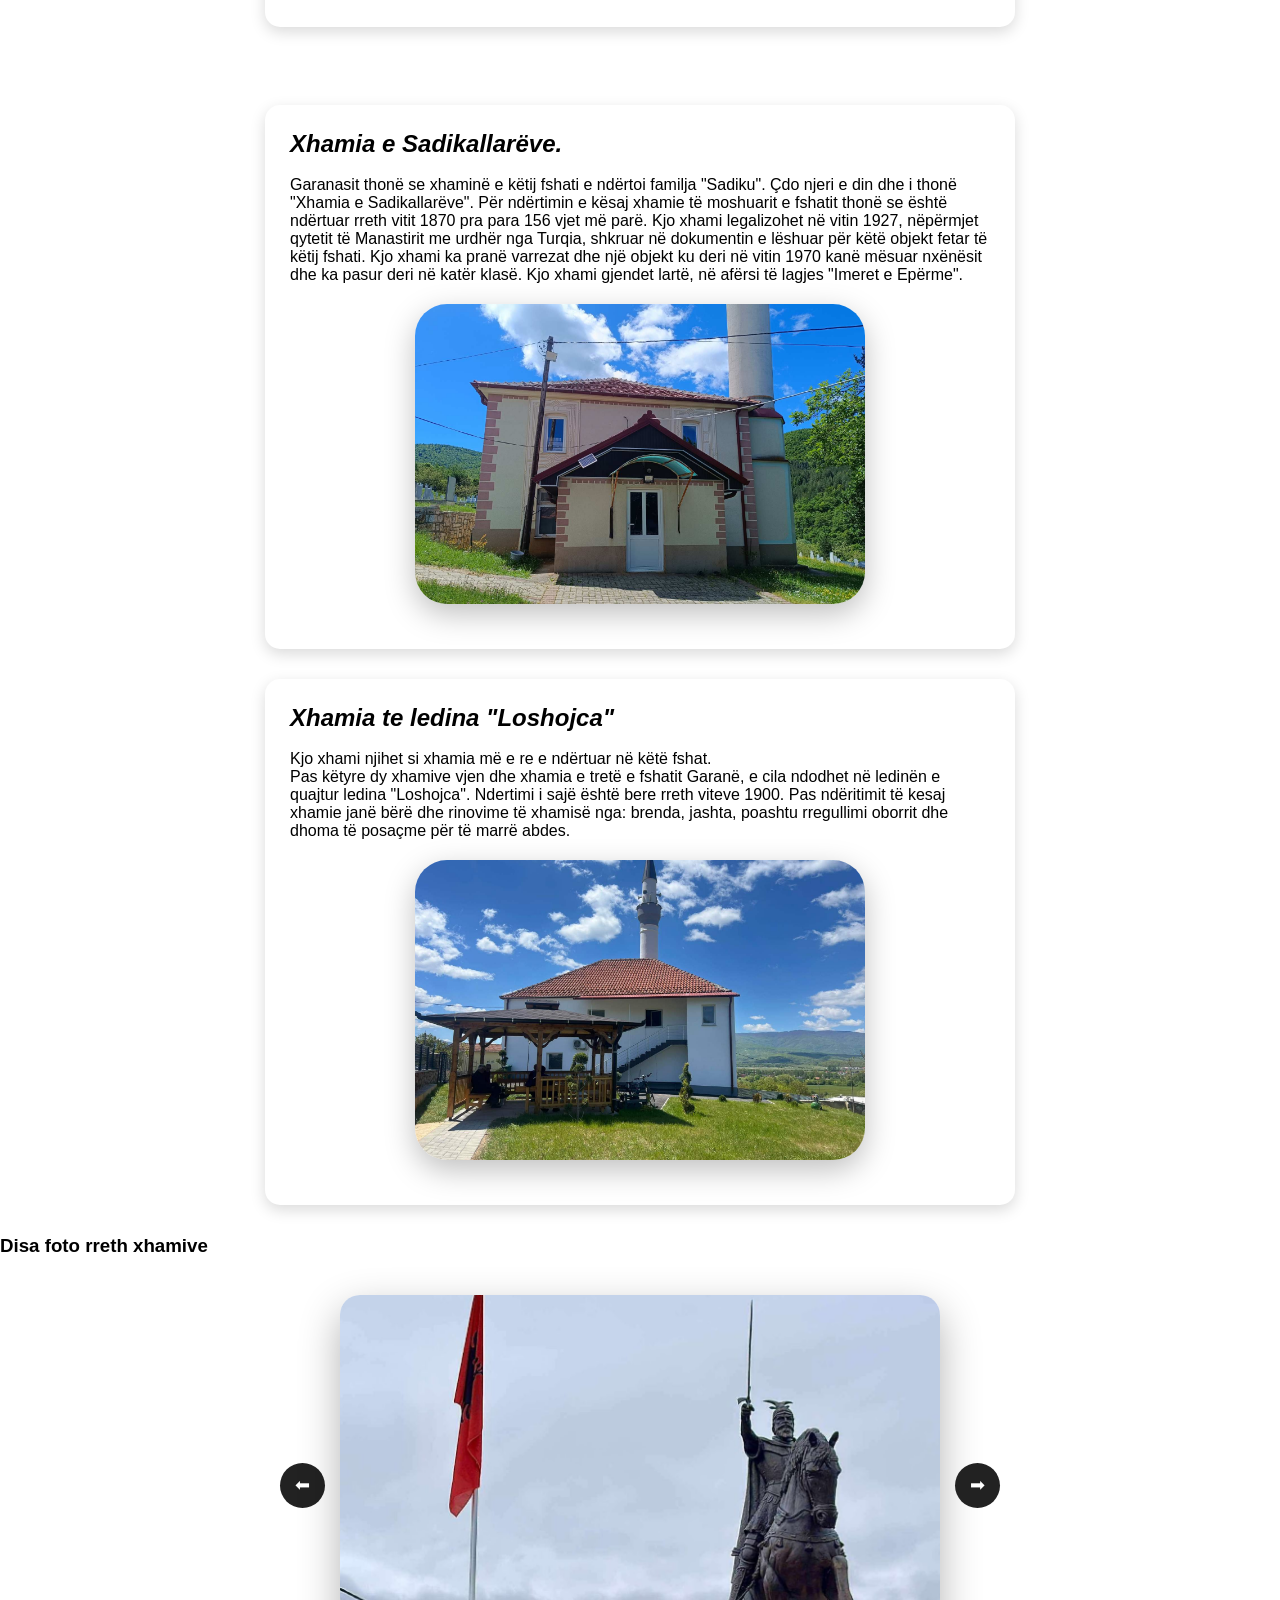
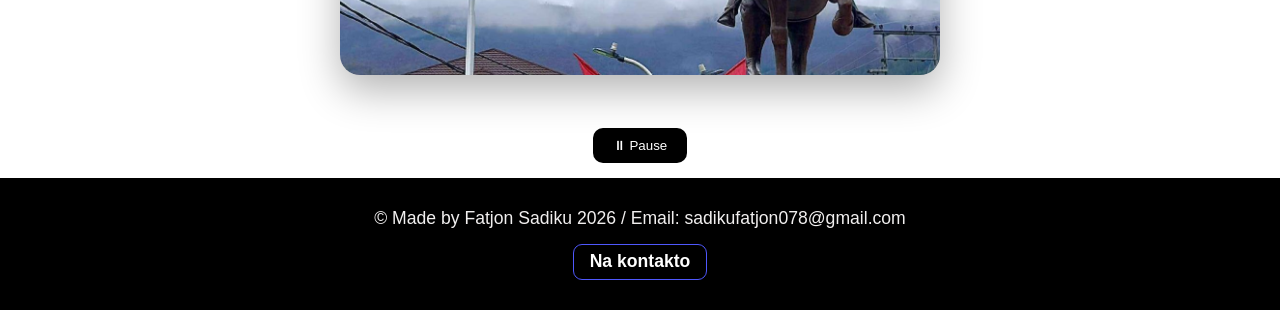
==== commit bf9968ab: "Update xhamit.html" ====
--- a/xhamit.html
+++ b/xhamit.html
@@ -11,8 +11,8 @@
     
  <header>
         <nav>
-           <div class="logo">
-                <img style="width: 120px;height: 120px; margin-top: -8px;" src="viber_image_2026-06-09_23-12-12-430">
+          <div class="logo">
+                <img style="width: 120px;height: 120px; margin-top: -8px;" src="0d650375-0602-4ea1-99d9-07ef3db44a28.png">
             </div>
 
             <ul>
@@ -46,7 +46,6 @@
      Ndrysho ngjyrën
 </button>
      </div>
-     <div class="xhamia-img"></div>
 
 <br>
 <!-- CARD 1 -->
@@ -56,6 +55,7 @@
 
   <p>
     Xhamija e vjetër e Garanës është një ndër xhamijatë më të vjetra në Kërçovë me rrethinë dhe daton prej shekullit të XV. Është një dëshmi e gjallë që tregon se Feja Islame në këta troje është shumë herët, ne mund të kuptojmë se brezat para nesh gjegjësishtë baballarët tanë kanë qenë musliman që para 500 vjetëve. Kjo xhami gjendet në pjesën ku quhet Garana e Epërme për arsye se atje ka qenë fshati Garanë dhe sot e kësaj dite përreth xhamisë gjenden shtëpi të vjetra, disa prej tyre kanë fillu të rënohen por që janë tregues se në atë vend ka pasur fshat dhe kanë jetuar njerëz. Xhamija e vjetër e Garanës thuajse për pesë shekuj ka shërbyer për të kryer njerzitë obligimet fetare islame. Në këtë rast vlen të theksohet se në këtë xhami nuk janë falur vetëm banorët e fshatit Garanë por edhe banor të fshatrave që kanë qenë për rreth fshatit Garanë por në atë kohë të banuar me popullatë muslimane. Xhamija e vjetër e Garanës është rindërtuar disa herë por herën e fundit është rinovuar më 1994 me vetkontributin e popullatës. Këtë xhami së paku një herë në vit shkojmë e pastrojmë dhe në mënyrë të organizuar e falim namazin e xhumasë.
+    <img id="sadik-img" src="viber_image_2026-06-09_23-10-56-815.jpg">
   </p>
 
   <a class="ndiq" href="https://youtu.be/JDRBP8WoCp0?si=qT-Y0CLUBoIhlaJ2" target="_blank">
--- a/style.css
+++ b/style.css
@@ -183,7 +183,8 @@
 }
 
 .xhamiI {
-    background-image: linear-gradient(rgba(0, 0, 0, 0.6), rgba(0, 0, 0, 0.6)), url("Screenshot 2026-06-09 235022.png");
+    background-image: linear-gradient(rgba(0, 0, 0, 0.6), rgba(0, 0, 0, 0.6)), url("viber_image_2026-06-09_23-12-12-430.jpg");
+    background-size: cover;
 }
 
 .liqen {
@@ -325,8 +326,8 @@
 }
 
 #boksi {
-    background: linear-gradient(135deg, #433c3c, #f0f0f0);
-    box-shadow: 5px 4px 2px rgb(0, 0, 0);
+     border-radius: 15px;
+    box-shadow: 0 5px 15px rgba(0, 0, 0, 0.15);
     height: auto;
 }
 
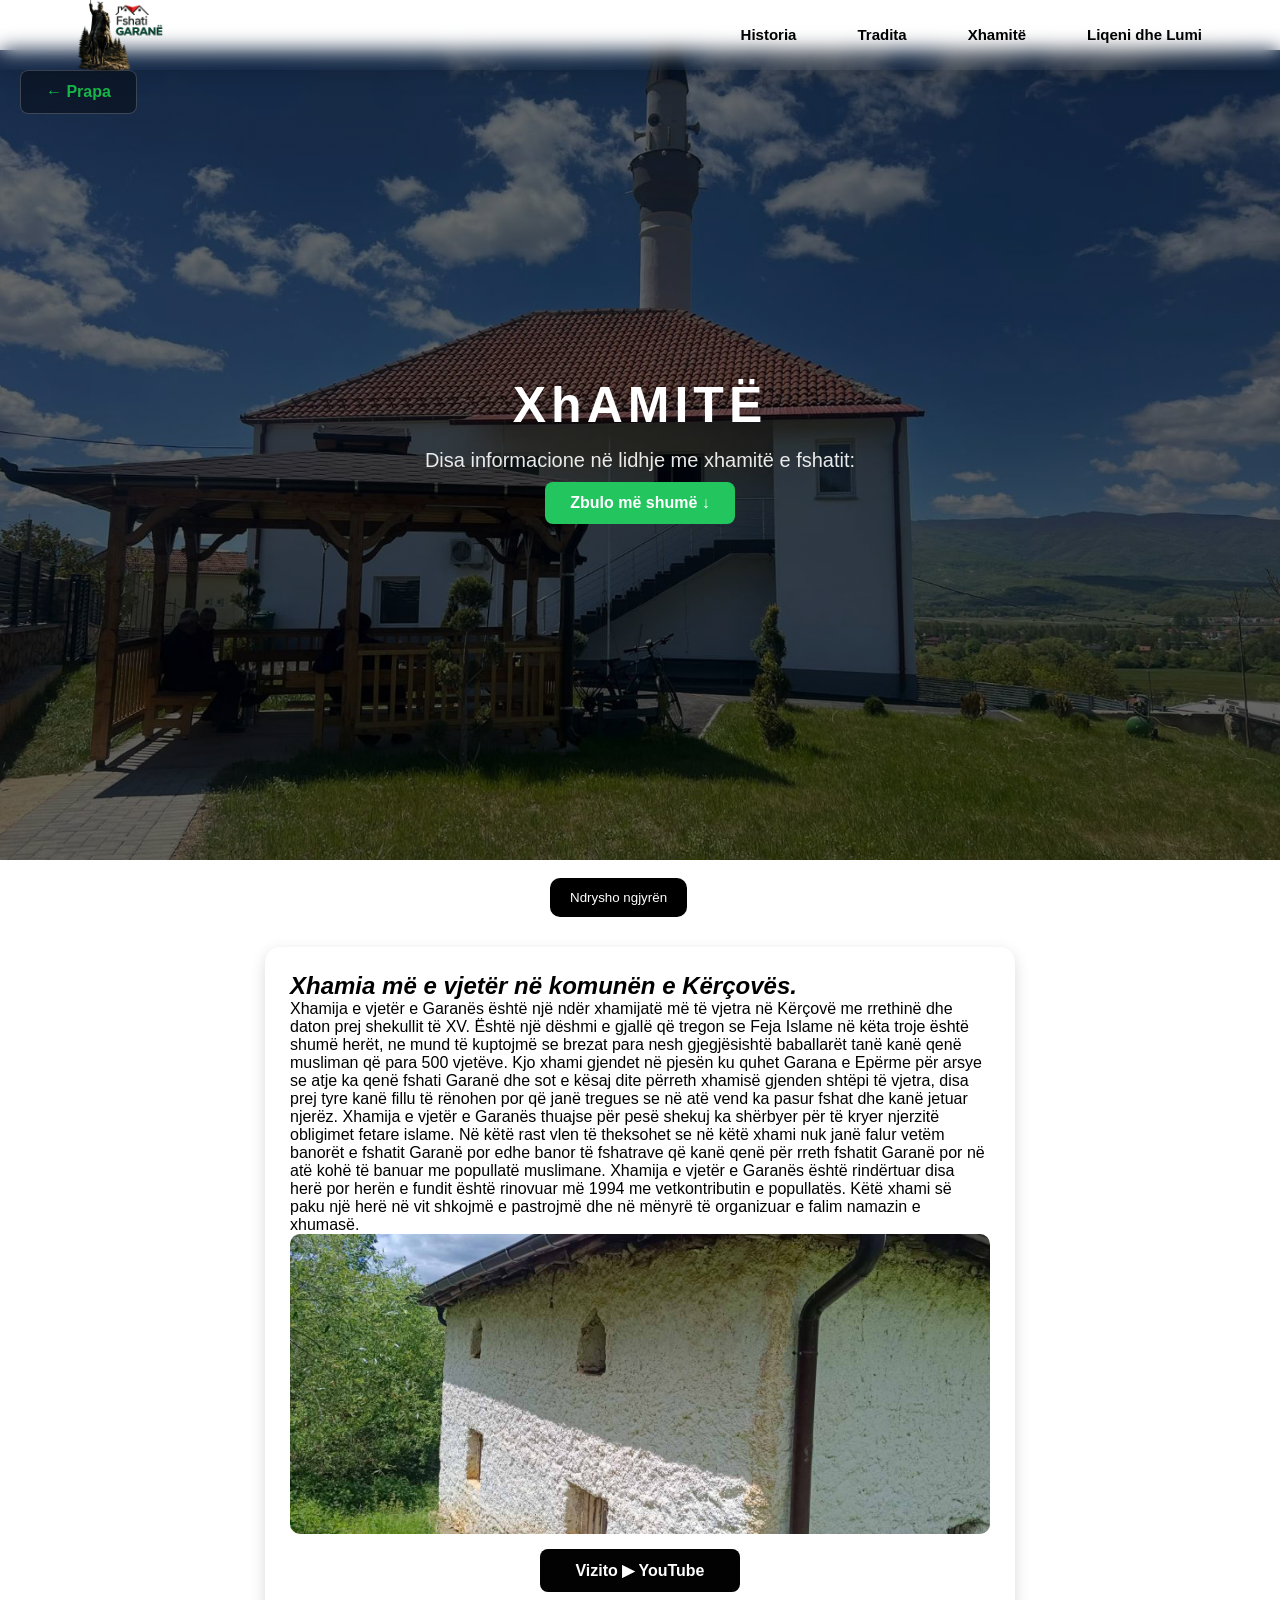
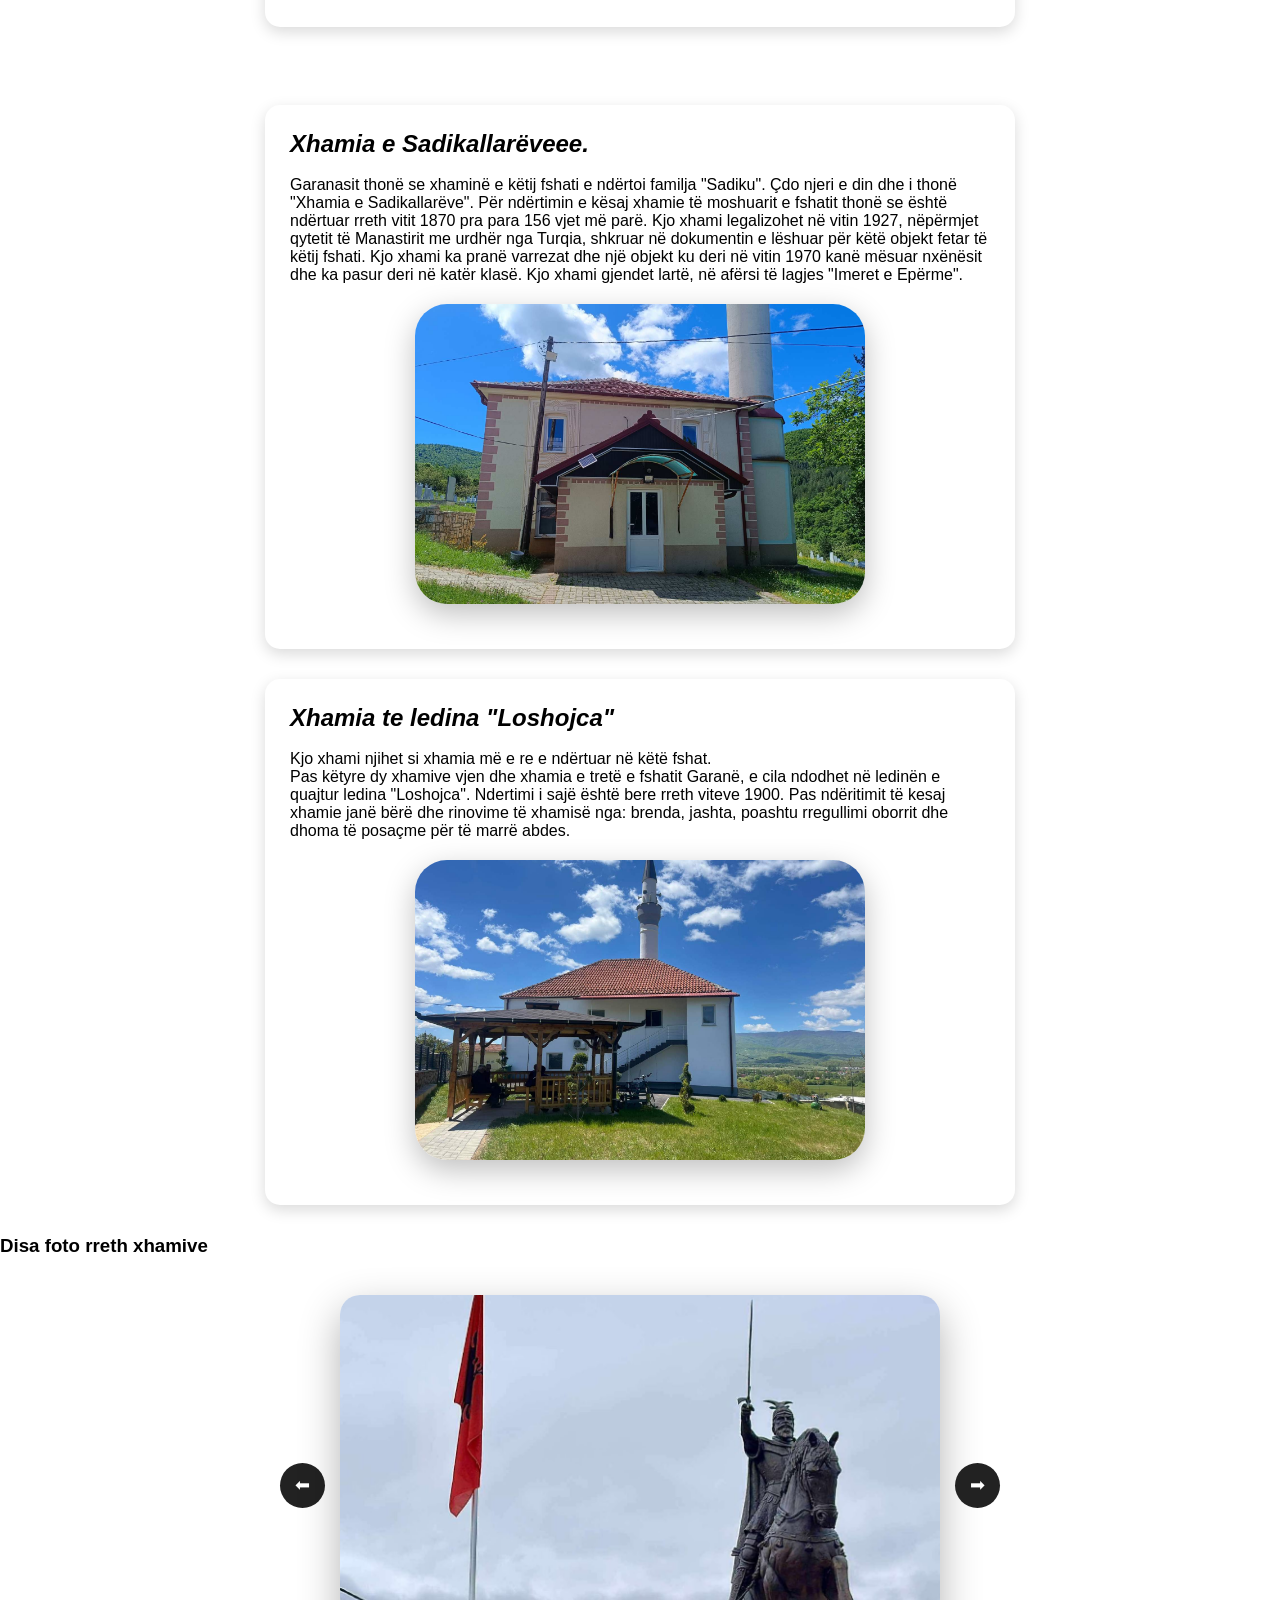
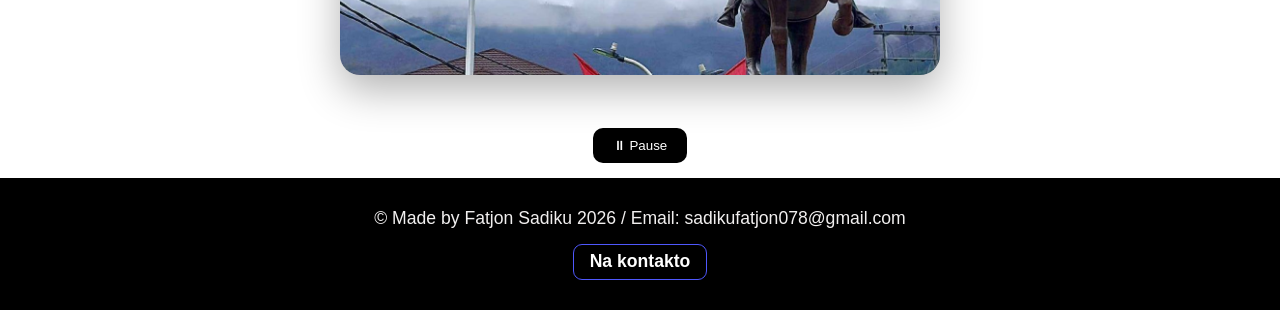
==== commit 8b58bed1: "Update xhamit.html" ====
--- a/xhamit.html
+++ b/xhamit.html
@@ -66,11 +66,10 @@
 
 <br>
 
-<!-- CARD 2 -->
- <!-- <div class="sadik-img" style="background-image:url('Screenshot 2026-06-11 213351.png')"></div> -->
+
 <div id="sadik" class="card">
 
-  <h2><i>Xhamia e Sadikallarëve.</i></h2>
+  <h2><i>Xhamia e Sadikallarëveee.</i></h2>
   <br>
   <p>
     Garanasit thonë se xhaminë e këtij fshati e ndërtoi familja "Sadiku". Çdo njeri e din dhe i thonë "Xhamia e Sadikallarëve". Për ndërtimin e kësaj xhamie të moshuarit e fshatit thonë se është ndërtuar rreth vitit 1870 pra para 156 vjet më parë. Kjo xhami legalizohet në vitin 1927, nëpërmjet qytetit të Manastirit me urdhër nga Turqia, shkruar në dokumentin e lëshuar për këtë objekt fetar të këtij fshati. Kjo xhami ka pranë varrezat dhe një objekt ku deri në vitin 1970 kanë mësuar nxënësit dhe ka pasur deri në katër klasë. Kjo xhami gjendet lartë, në afërsi të lagjes "Imeret e Epërme".
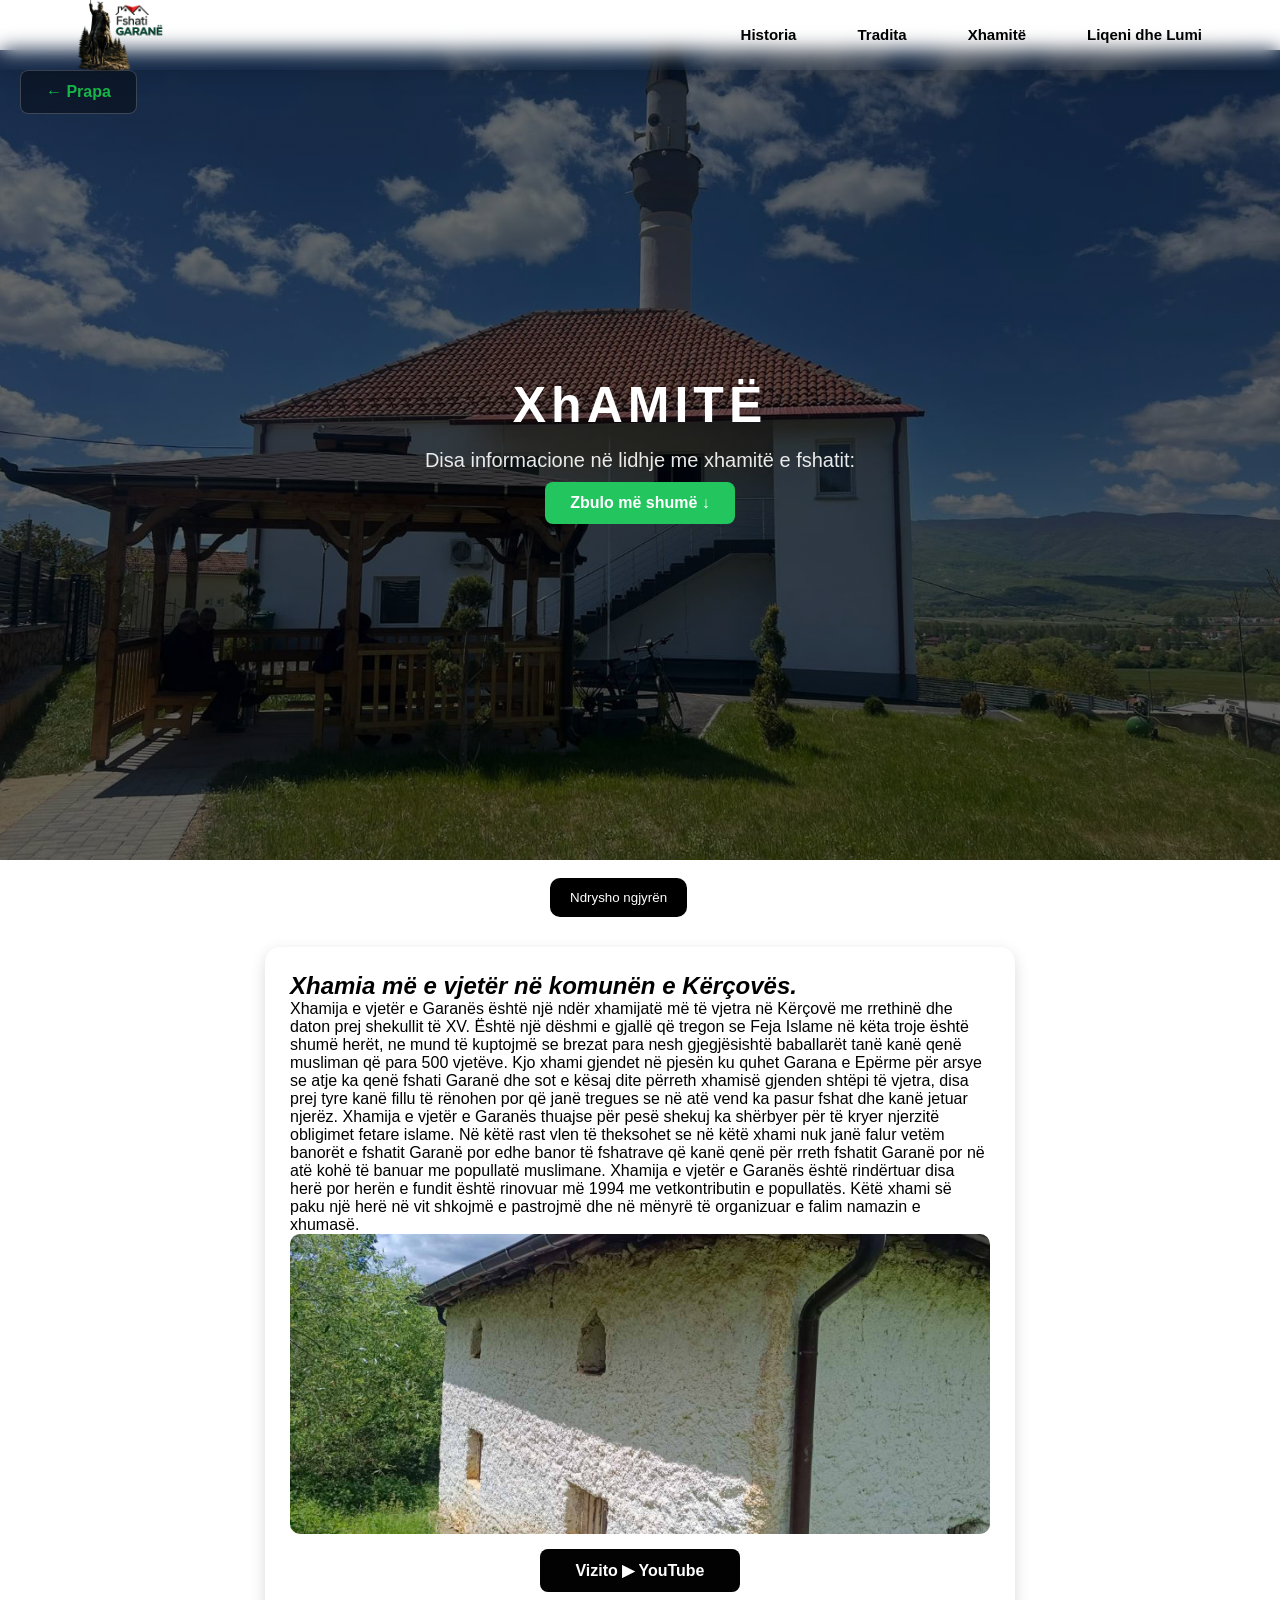
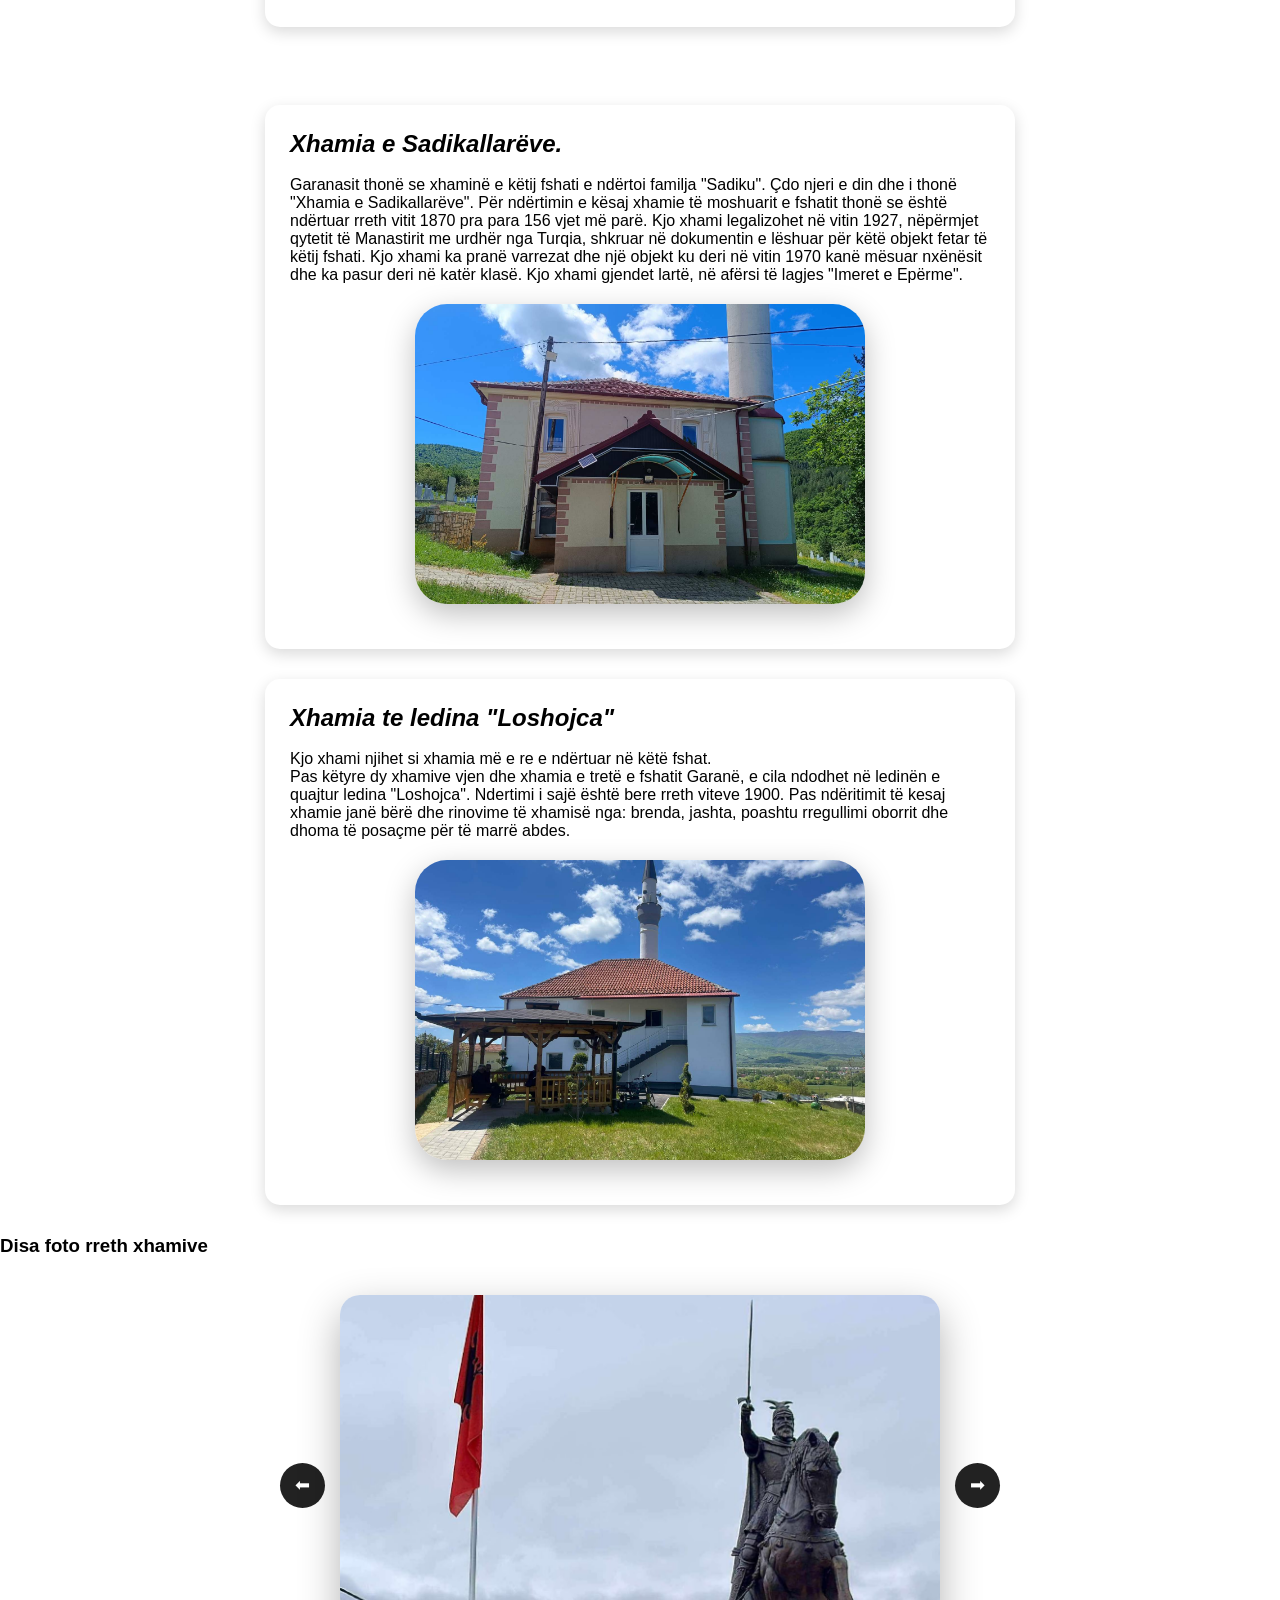
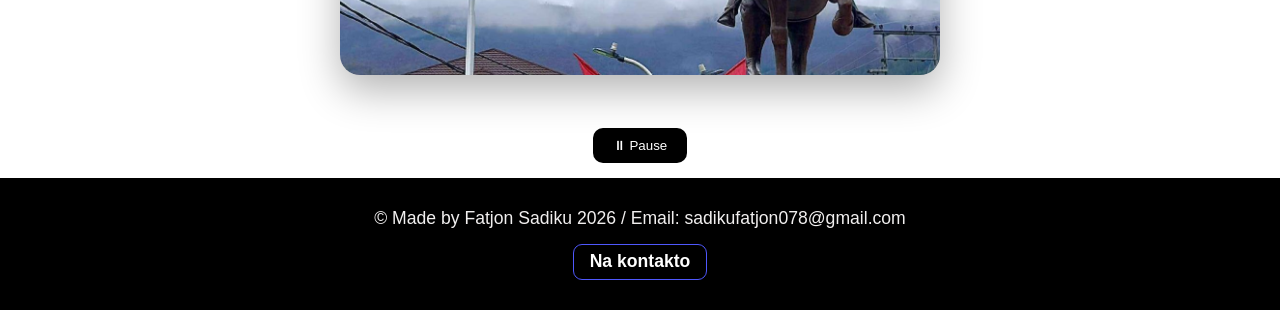
==== commit 202db5de: "Update xhamit.html" ====
--- a/xhamit.html
+++ b/xhamit.html
@@ -69,7 +69,7 @@
 
 <div id="sadik" class="card">
 
-  <h2><i>Xhamia e Sadikallarëveee.</i></h2>
+  <h2><i>Xhamia e Sadikallarëve.</i></h2>
   <br>
   <p>
     Garanasit thonë se xhaminë e këtij fshati e ndërtoi familja "Sadiku". Çdo njeri e din dhe i thonë "Xhamia e Sadikallarëve". Për ndërtimin e kësaj xhamie të moshuarit e fshatit thonë se është ndërtuar rreth vitit 1870 pra para 156 vjet më parë. Kjo xhami legalizohet në vitin 1927, nëpërmjet qytetit të Manastirit me urdhër nga Turqia, shkruar në dokumentin e lëshuar për këtë objekt fetar të këtij fshati. Kjo xhami ka pranë varrezat dhe një objekt ku deri në vitin 1970 kanë mësuar nxënësit dhe ka pasur deri në katër klasë. Kjo xhami gjendet lartë, në afërsi të lagjes "Imeret e Epërme".
